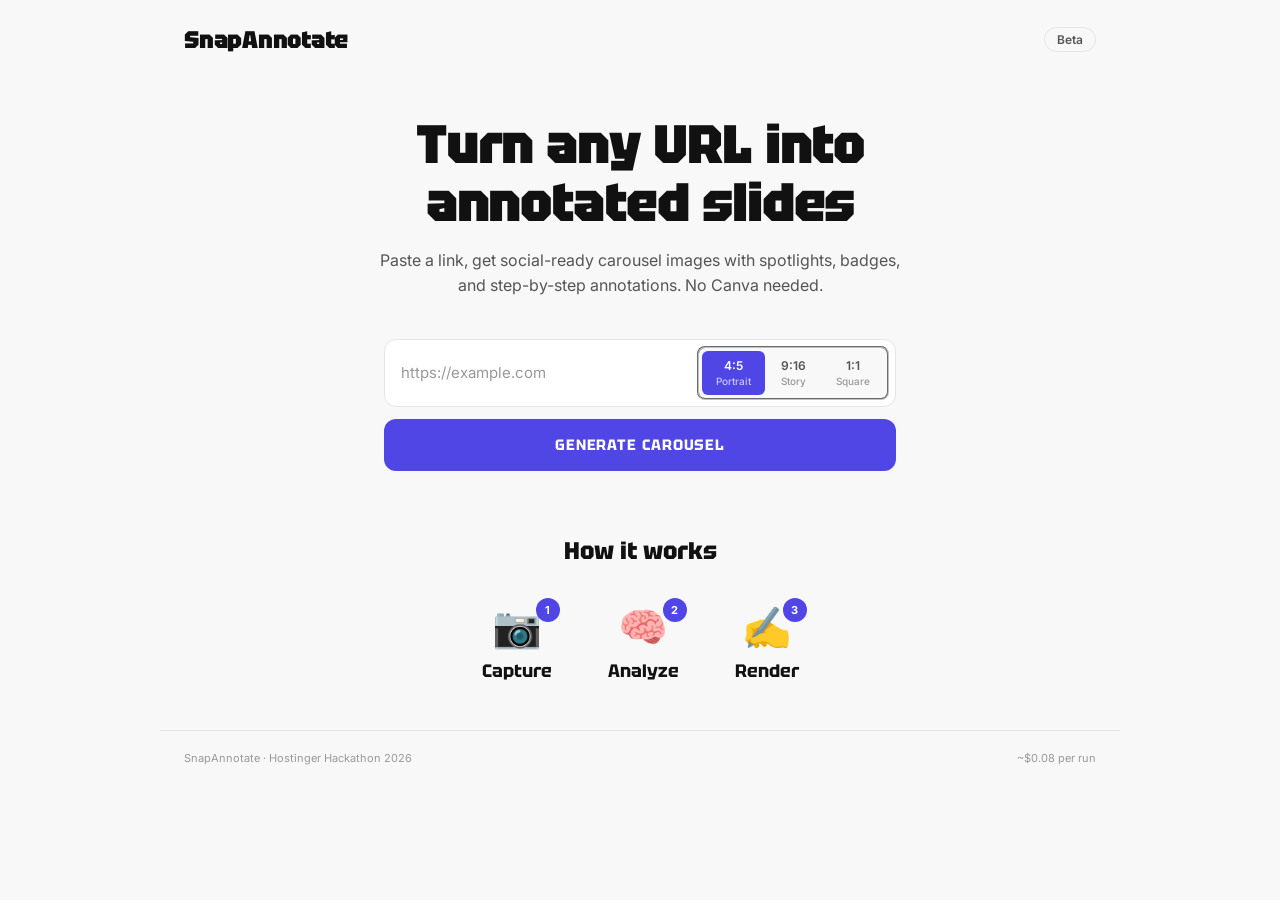
==== index.html @ 8b2b149e "Initial commit: SnapAnnotate frontend" ====
<!DOCTYPE html>
<html lang="en">
<head>
<meta charset="UTF-8">
<meta name="viewport" content="width=device-width, initial-scale=1.0">
<title>SnapAnnotate — Turn Any URL into Annotated Slides</title>
<meta name="description" content="Paste a link, get social-ready carousel images with spotlights, badges, and step-by-step annotations. No Canva needed.">
<link rel="canonical" href="https://snapannotate.com">
<link rel="icon" href="data:image/svg+xml,<svg xmlns='http://www.w3.org/2000/svg' viewBox='0 0 32 32'><rect width='32' height='32' rx='6' fill='%234F46E5'/><text x='16' y='23' font-size='20' font-weight='800' fill='white' text-anchor='middle' font-family='sans-serif'>S</text></svg>">

<!-- Open Graph -->
<meta property="og:type" content="website">
<meta property="og:title" content="SnapAnnotate — URL to Annotated Slides">
<meta property="og:description" content="Paste a link, get social-ready carousel images with spotlights, badges, and step-by-step annotations.">
<meta property="og:url" content="https://snapannotate.com">

<!-- Twitter/X -->
<meta name="twitter:card" content="summary_large_image">
<meta name="twitter:title" content="SnapAnnotate — URL to Annotated Slides">
<meta name="twitter:description" content="Paste a link, get social-ready carousel images with spotlights, badges, and step-by-step annotations.">

<link href="https://fonts.googleapis.com/css2?family=Tektur:wght@400;500;600;700;800;900&family=Inter:wght@400;500;600;700&display=swap" rel="stylesheet">
<style>
*{margin:0;padding:0;box-sizing:border-box}

:root{
  --bg:#F8F8F8;
  --white:#FFFFFF;
  --text:#111;
  --text-sub:#555;
  --text-muted:#999;
  --border:#E5E5E5;
  --primary:#4F46E5;
  --primary-hover:#4338CA;
  --primary-light:rgba(79,70,229,.06);
  --success:#22C55E;
  --error:#DC2626;
  --error-bg:#FEF2F2;
  --error-border:#FECACA;
  --radius:12px;
  --radius-sm:8px;
}

/* Accessibility: reduced motion */
@media(prefers-reduced-motion:reduce){
  *,*::before,*::after{
    animation-duration:0.01ms !important;
    transition-duration:0.01ms !important;
    scroll-behavior:auto !important;
  }
}

body{
  background:var(--bg);
  color:var(--text);
  font-family:'Inter',sans-serif;
  min-height:100dvh;
  -webkit-font-smoothing:antialiased;
  scrollbar-gutter:stable;
}

/* Skip to content */
.skip-link{
  position:absolute;
  top:-100%;
  left:16px;
  background:var(--primary);
  color:#fff;
  padding:8px 16px;
  border-radius:0 0 var(--radius-sm) var(--radius-sm);
  font-size:0.875rem;
  font-weight:600;
  z-index:100;
  text-decoration:none;
  transition:top 0.2s;
}
.skip-link:focus{top:0}

/* Focus styles */
:focus-visible{
  outline:2px solid var(--primary);
  outline-offset:2px;
}

/* Header */
.header{
  display:flex;
  align-items:center;
  justify-content:space-between;
  max-width:960px;
  margin:0 auto;
  padding:clamp(16px,3vw,24px) 24px 0;
}
.logo{
  font-family:'Tektur',sans-serif;
  font-size:clamp(1.25rem,2vw,1.5rem);
  font-weight:900;
  color:var(--text);
  text-decoration:none;
  letter-spacing:-.01em;
}
.beta-badge{
  font-size:0.75rem;
  font-weight:600;
  color:var(--text-sub);
  border:1.5px solid var(--border);
  padding:4px 12px;
  border-radius:99px;
}

/* Hero */
.hero{
  text-align:center;
  max-width:720px;
  margin:clamp(32px,6vw,60px) auto 0;
  padding:0 24px;
}
.hero h1{
  font-family:'Tektur',sans-serif;
  font-size:clamp(2rem,5vw + 0.5rem,3.375rem);
  font-weight:900;
  letter-spacing:-.02em;
  line-height:1.08;
  margin-bottom:16px;
  text-wrap:balance;
}
.hero p{
  font-size:clamp(0.938rem,1.5vw,1rem);
  color:var(--text-sub);
  line-height:1.6;
  max-width:520px;
  margin:0 auto;
}

/* Input area */
.input-area{
  max-width:560px;
  margin:clamp(24px,4vw,40px) auto 0;
  padding:0 24px;
}
.input-row{
  display:flex;
  gap:0;
  align-items:center;
  background:var(--white);
  border:1.5px solid var(--border);
  border-radius:var(--radius);
  padding:6px 6px 6px 16px;
  transition:border-color .2s;
}
.input-row:focus-within{border-color:var(--primary)}

.url-input{
  flex:1;
  border:none;
  background:transparent;
  font-family:'Inter',sans-serif;
  font-size:0.938rem;
  color:var(--text);
  outline:none;
  padding:10px 0;
  min-width:0;
}
.url-input::placeholder{color:var(--text-muted)}

/* Format toggle */
.format-toggle{
  display:flex;
  background:var(--bg);
  border-radius:var(--radius-sm);
  padding:3px;
  gap:2px;
  flex-shrink:0;
}
.format-btn{
  padding:8px 14px;
  border:none;
  background:transparent;
  font-family:'Inter',sans-serif;
  font-size:0.75rem;
  font-weight:600;
  color:var(--text-sub);
  cursor:pointer;
  border-radius:6px;
  transition:all .15s;
  line-height:1.2;
  text-align:center;
  min-height:44px;
  display:flex;
  flex-direction:column;
  align-items:center;
  justify-content:center;
}
.format-btn span{
  display:block;
  font-size:0.625rem;
  font-weight:500;
  color:var(--text-muted);
  margin-top:1px;
}
.format-btn.active{background:var(--primary);color:#fff}
.format-btn.active span{color:rgba(255,255,255,.7)}
@media(hover:hover){
  .format-btn:hover:not(.active){background:var(--white)}
}

/* Generate button */
.generate-btn{
  display:block;
  width:100%;
  margin-top:12px;
  padding:16px;
  background:var(--primary);
  border:none;
  border-radius:var(--radius);
  color:#fff;
  font-family:'Tektur',sans-serif;
  font-size:0.938rem;
  font-weight:700;
  cursor:pointer;
  text-transform:uppercase;
  letter-spacing:.06em;
  transition:background .15s;
  min-height:48px;
}
@media(hover:hover){
  .generate-btn:hover{background:var(--primary-hover)}
}
.generate-btn:active{transform:scale(0.97)}
.generate-btn:disabled{opacity:.85;cursor:not-allowed}
.generate-btn.loading{
  background:linear-gradient(90deg,var(--primary) 0%,var(--primary-hover) 50%,var(--primary) 100%);
  background-size:200% 100%;
  animation:shimmer 1.5s ease-in-out infinite;
}
@keyframes shimmer{0%{background-position:200% 0}100%{background-position:-200% 0}}
.generate-btn .spinner{
  display:inline-block;
  width:16px;height:16px;
  border:2px solid rgba(255,255,255,.3);
  border-top-color:#fff;
  border-radius:50%;
  animation:spin .6s linear infinite;
  vertical-align:middle;
  margin-right:8px;
}
@keyframes spin{to{transform:rotate(360deg)}}

/* Progress */
.progress-area{
  display:none;
  max-width:560px;
  margin:16px auto 0;
  padding:0 24px;
}
.progress-area.show{
  display:flex;
  align-items:center;
  justify-content:center;
  gap:12px;
}
.progress-step{
  display:flex;
  align-items:center;
  gap:5px;
  font-size:0.75rem;
  color:var(--text-muted);
}
.progress-step.active{color:var(--primary);font-weight:600}
.progress-step.done{color:var(--success)}
.progress-dot{
  width:6px;height:6px;
  border-radius:50%;
  background:var(--border);
}
.progress-step.active .progress-dot{background:var(--primary);animation:pulse 1s infinite}
.progress-step.done .progress-dot{background:var(--success)}
@keyframes pulse{0%,100%{opacity:1}50%{opacity:.3}}
.progress-sep{color:var(--border);font-size:0.625rem}

/* Error */
.error-msg{
  display:none;
  max-width:560px;
  margin:12px auto 0;
  padding:10px 16px;
  background:var(--error-bg);
  border:1px solid var(--error-border);
  border-radius:var(--radius-sm);
  color:var(--error);
  font-size:0.813rem;
}
.error-msg[role="alert"]{display:none}
.error-msg.show{display:block}

/* Results */
.results{
  display:none;
  max-width:960px;
  margin:clamp(24px,4vw,40px) auto 0;
  padding:0 24px;
}
.results.show{display:block}
.results-header{
  display:flex;
  align-items:center;
  justify-content:space-between;
  margin-bottom:16px;
}
.results-title{
  font-family:'Tektur',sans-serif;
  font-size:clamp(1.25rem,2vw,1.375rem);
  font-weight:800;
}
.results-meta{font-size:0.75rem;color:var(--text-muted)}

/* Carousel */
.carousel-wrap{
  position:relative;
  background:var(--white);
  border:1px solid var(--border);
  border-radius:16px;
  padding:24px 48px 16px;
  overflow:hidden;
}
.gallery{
  display:flex;
  gap:12px;
  overflow-x:auto;
  padding:8px 0 12px;
  scroll-snap-type:x mandatory;
  -webkit-overflow-scrolling:touch;
  scroll-behavior:smooth;
}
.gallery::-webkit-scrollbar{height:0}

.slide-card{
  flex-shrink:0;
  width:260px;
  border-radius:var(--radius);
  overflow:hidden;
  scroll-snap-align:center;
  transition:transform .3s ease,opacity .3s ease,border-color .3s ease,box-shadow .3s ease;
  cursor:pointer;
  border:1.5px solid var(--border);
  opacity:.7;
  transform:scale(.94);
}
@media(hover:hover){
  .slide-card:hover{
    opacity:1;
    transform:scale(1.06);
    border-color:var(--primary);
    box-shadow:0 8px 28px rgba(79,70,229,.2);
    z-index:2;
    width:300px;
  }
}
.slide-card.active{
  opacity:1;
  transform:scale(1.06);
  border-color:var(--primary);
  box-shadow:0 8px 28px rgba(79,70,229,.2);
  z-index:2;
  width:300px;
}
.slide-img{
  width:100%;
  aspect-ratio:4/5;
  background:var(--bg);
  overflow:hidden;
}
.slide-img img{
  width:100%;
  height:100%;
  object-fit:cover;
  display:block;
}
.slide-info{padding:8px 10px;background:var(--white)}
.slide-label{
  font-size:0.688rem;
  font-weight:600;
  color:var(--text);
  white-space:nowrap;
  overflow:hidden;
  text-overflow:ellipsis;
}
.slide-meta{
  display:flex;
  justify-content:space-between;
  align-items:center;
  margin-top:3px;
}
.slide-num{font-size:0.625rem;color:var(--text-muted)}
.slide-dl-btn{
  font-size:0.625rem;
  font-weight:600;
  color:var(--primary);
  padding:4px 10px;
  border:1px solid var(--primary);
  border-radius:4px;
  transition:all .15s;
  background:none;
  cursor:pointer;
  font-family:'Inter',sans-serif;
  min-height:28px;
}
@media(hover:hover){
  .slide-dl-btn:hover{background:var(--primary);color:#fff}
}

/* Carousel arrows */
.carousel-arrow{
  position:absolute;
  top:50%;
  transform:translateY(-60%);
  width:36px;height:36px;
  border-radius:50%;
  background:var(--white);
  border:1.5px solid var(--border);
  color:var(--text-sub);
  font-size:1.25rem;
  cursor:pointer;
  z-index:3;
  display:flex;
  align-items:center;
  justify-content:center;
  box-shadow:0 2px 8px rgba(0,0,0,.06);
  transition:all .15s;
  min-width:44px;
  min-height:44px;
}
@media(hover:hover){
  .carousel-arrow:hover{
    border-color:var(--primary);
    color:var(--primary);
    box-shadow:0 2px 12px rgba(79,70,229,.15);
  }
}
.carousel-arrow-left{left:8px}
.carousel-arrow-right{right:8px}

/* Dots */
.carousel-dots{
  display:flex;
  justify-content:center;
  gap:6px;
  padding-top:8px;
}
.carousel-dot{
  width:8px;height:8px;
  border-radius:50%;
  background:var(--border);
  border:none;
  cursor:pointer;
  transition:all .2s;
  padding:0;
  min-width:8px;
  min-height:8px;
}
.carousel-dot.active{background:var(--primary);transform:scale(1.2)}

/* Detail panel */
.slide-detail{
  display:none;
  margin-top:16px;
  padding:16px 20px;
  background:var(--white);
  border:1px solid var(--border);
  border-radius:var(--radius);
}
.slide-detail.show{display:block}
.slide-detail-title{
  font-family:'Tektur',sans-serif;
  font-size:0.938rem;
  font-weight:700;
  margin-bottom:4px;
}
.slide-detail-desc{
  font-size:0.813rem;
  color:var(--text-sub);
  line-height:1.5;
}

/* Action buttons */
.actions-row{display:flex;gap:10px;margin-top:16px}
.action-btn{
  flex:1;
  padding:11px;
  background:var(--white);
  border:1.5px solid var(--border);
  border-radius:var(--radius-sm);
  color:var(--text);
  font-family:'Inter',sans-serif;
  font-size:0.813rem;
  font-weight:600;
  cursor:pointer;
  transition:all .15s;
  min-height:44px;
}
@media(hover:hover){
  .action-btn:hover{
    border-color:var(--primary);
    color:var(--primary);
    background:var(--primary-light);
  }
}
.action-btn:active{transform:scale(0.97)}

/* Lightbox */
.lightbox{
  display:none;
  position:fixed;
  inset:0;
  background:rgba(0,0,0,.88);
  z-index:100;
  align-items:center;
  justify-content:center;
  cursor:pointer;
}
.lightbox.show{display:flex}
.lightbox img{
  max-width:90vw;
  max-height:90vh;
  border-radius:12px;
  box-shadow:0 8px 40px rgba(0,0,0,.5);
}
.lightbox-close{
  position:fixed;
  top:20px;right:24px;
  color:#fff;
  font-size:1.75rem;
  cursor:pointer;
  z-index:101;
  opacity:.7;
  transition:opacity .2s;
  background:none;
  border:none;
  min-width:44px;
  min-height:44px;
  display:flex;
  align-items:center;
  justify-content:center;
}
.lightbox-close:hover{opacity:1}

/* How it works */
.how-section{
  max-width:640px;
  margin:clamp(40px,6vw,64px) auto 0;
  padding:0 24px;
  text-align:center;
}
.how-title{
  font-family:'Tektur',sans-serif;
  font-size:clamp(1.25rem,2.5vw,1.5rem);
  font-weight:800;
  margin-bottom:clamp(24px,4vw,36px);
}
.steps-row{
  display:flex;
  justify-content:center;
  gap:clamp(28px,5vw,56px);
}
.step-item{text-align:center;position:relative}
.step-num{
  width:24px;height:24px;
  border-radius:50%;
  background:var(--primary);
  color:#fff;
  font-size:0.688rem;
  font-weight:700;
  display:flex;
  align-items:center;
  justify-content:center;
  position:absolute;
  top:-4px;right:-8px;
}
.step-icon{font-size:2.5rem;margin-bottom:8px;display:block}
.step-label{
  font-family:'Tektur',sans-serif;
  font-size:clamp(1rem,1.5vw,1.125rem);
  font-weight:700;
}

/* Footer */
footer{
  max-width:960px;
  margin:clamp(32px,5vw,48px) auto 0;
  padding:20px 24px;
  border-top:1px solid var(--border);
  display:flex;
  justify-content:space-between;
  align-items:center;
  font-size:0.688rem;
  color:var(--text-muted);
}

/* Responsive */
@media(max-width:640px){
  .input-row{flex-direction:column;padding:12px}
  .format-toggle{width:100%;justify-content:center}
  .steps-row{flex-wrap:wrap}
  .carousel-wrap{padding:24px 16px 16px}
  .carousel-arrow{display:none}
  .actions-row{flex-direction:column}
  footer{flex-direction:column;gap:8px;text-align:center}
}
</style>
</head>
<body>

<a href="#main" class="skip-link">Skip to content</a>

<header class="header">
  <a href="#" class="logo">SnapAnnotate</a>
  <span class="beta-badge" aria-label="Beta version">Beta</span>
</header>

<main id="main">
  <section class="hero">
    <h1>Turn any URL into annotated slides</h1>
    <p>Paste a link, get social-ready carousel images with spotlights, badges, and step-by-step annotations. No Canva needed.</p>
  </section>

  <div class="input-area">
    <div class="input-row">
      <label for="urlInput" class="sr-only">Website URL</label>
      <input type="url" id="urlInput" class="url-input" placeholder="https://example.com" aria-describedby="errorMsg">
      <fieldset class="format-toggle" id="formatToggle" aria-label="Slide format">
        <legend class="sr-only">Choose slide format</legend>
        <button type="button" class="format-btn active" data-value="4:5" aria-pressed="true">4:5<span>Portrait</span></button>
        <button type="button" class="format-btn" data-value="9:16" aria-pressed="false">9:16<span>Story</span></button>
        <button type="button" class="format-btn" data-value="3:4" aria-pressed="false">1:1<span>Square</span></button>
      </fieldset>
    </div>
    <button id="generateBtn" class="generate-btn" type="button">Generate Carousel</button>
  </div>

  <div id="progress" class="progress-area" aria-live="polite">
    <div class="progress-step" data-step="capture"><span class="progress-dot" aria-hidden="true"></span> Capture</div>
    <span class="progress-sep" aria-hidden="true">&#8250;</span>
    <div class="progress-step" data-step="analyze"><span class="progress-dot" aria-hidden="true"></span> Analyze</div>
    <span class="progress-sep" aria-hidden="true">&#8250;</span>
    <div class="progress-step" data-step="render"><span class="progress-dot" aria-hidden="true"></span> Render</div>
    <span class="progress-sep" aria-hidden="true">&#8250;</span>
    <div class="progress-step" data-step="done"><span class="progress-dot" aria-hidden="true"></span> Done</div>
  </div>

  <div id="errorMsg" class="error-msg" role="alert" aria-live="assertive"></div>

  <section id="results" class="results" aria-label="Generated carousel">
    <div class="results-header">
      <h2 class="results-title">Your Carousel</h2>
      <div id="resultsMeta" class="results-meta"></div>
    </div>
    <div class="carousel-wrap">
      <button class="carousel-arrow carousel-arrow-left" id="arrowLeft" aria-label="Previous slide">&#8249;</button>
      <div id="gallery" class="gallery" role="list"></div>
      <button class="carousel-arrow carousel-arrow-right" id="arrowRight" aria-label="Next slide">&#8250;</button>
      <div id="carouselDots" class="carousel-dots" role="tablist" aria-label="Slide navigation"></div>
    </div>
    <div id="slideDetail" class="slide-detail">
      <div id="slideDetailTitle" class="slide-detail-title"></div>
      <div id="slideDetailDesc" class="slide-detail-desc"></div>
    </div>
    <div class="actions-row">
      <button id="downloadAllBtn" class="action-btn" type="button">Download All (ZIP)</button>
      <button id="copyUrlsBtn" class="action-btn" type="button">Copy URLs</button>
    </div>
  </section>

  <section class="how-section" aria-label="How it works">
    <h2 class="how-title">How it works</h2>
    <div class="steps-row">
      <div class="step-item"><span class="step-num" aria-hidden="true">1</span><span class="step-icon" aria-hidden="true">&#128247;</span><div class="step-label">Capture</div></div>
      <div class="step-item"><span class="step-num" aria-hidden="true">2</span><span class="step-icon" aria-hidden="true">&#129504;</span><div class="step-label">Analyze</div></div>
      <div class="step-item"><span class="step-num" aria-hidden="true">3</span><span class="step-icon" aria-hidden="true">&#9997;&#65039;</span><div class="step-label">Render</div></div>
    </div>
  </section>
</main>

<footer>
  <span>SnapAnnotate &middot; Hostinger Hackathon 2026</span>
  <span>~$0.08 per run</span>
</footer>

<div id="lightbox" class="lightbox" role="dialog" aria-modal="true" aria-label="Slide preview">
  <button class="lightbox-close" aria-label="Close preview">&times;</button>
  <img id="lightboxImg" src="" alt="Full size slide preview">
</div>

<!-- Visually hidden utility -->
<style>.sr-only{position:absolute;width:1px;height:1px;padding:0;margin:-1px;overflow:hidden;clip:rect(0,0,0,0);white-space:nowrap;border:0}</style>

<script src="app.js" defer></script>
</body>
</html>
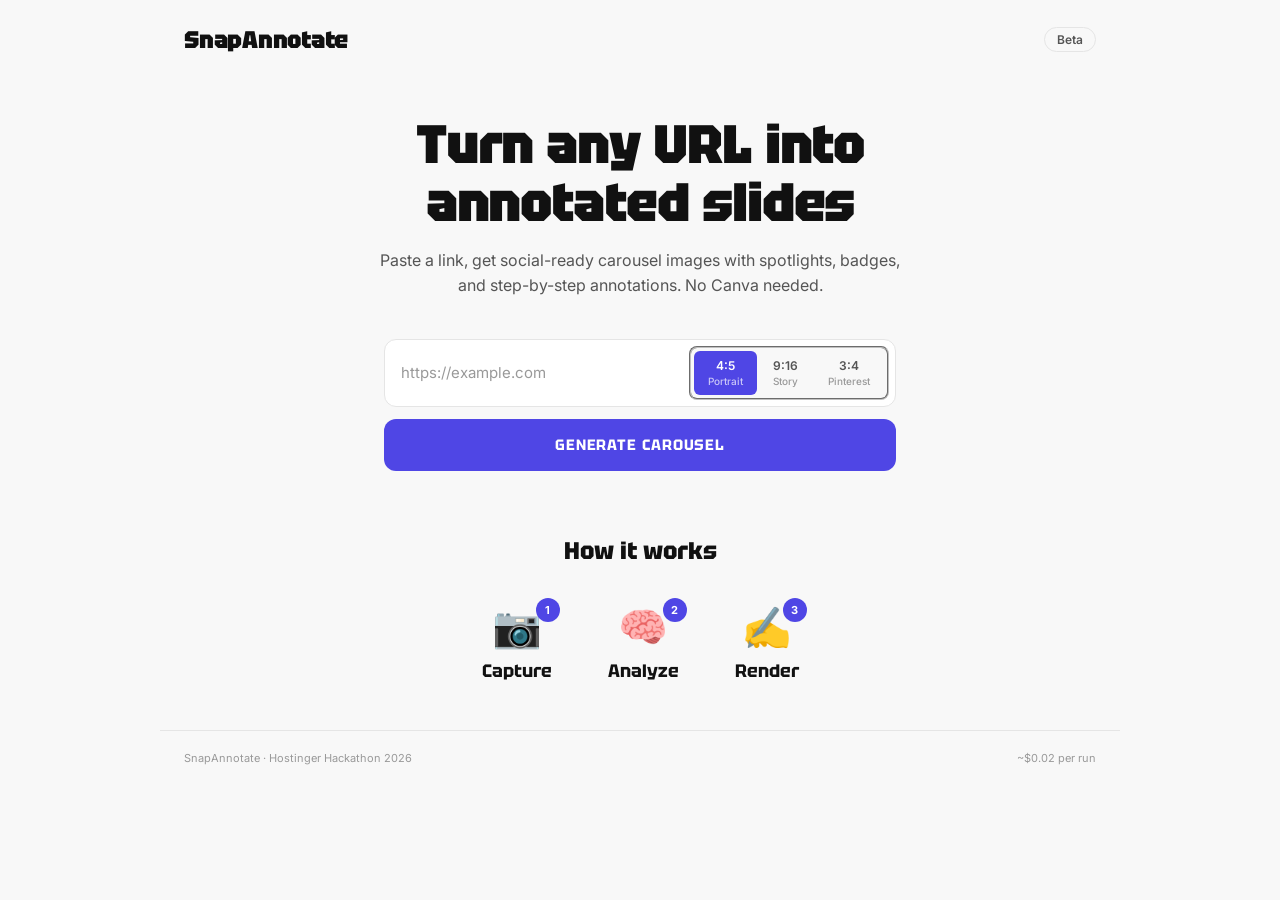
==== commit 379e422c: "Polish frontend: fix labels, add run stats, smooth animations - Fix 3:4 label (was "1:1 Square", now" ====
--- a/index.html
+++ b/index.html
@@ -148,7 +148,7 @@
   padding:6px 6px 6px 16px;
   transition:border-color .2s;
 }
-.input-row:focus-within{border-color:var(--primary)}
+.input-row:focus-within{border-color:var(--primary);box-shadow:0 0 0 1px var(--primary),0 0 20px rgba(79,70,229,.1),0 0 40px rgba(79,70,229,.04)}
 
 .url-input{
   flex:1;
@@ -507,6 +507,26 @@
 }
 .action-btn:active{transform:scale(0.97)}
 
+/* Staggered card reveal */
+@keyframes slideUp{
+  from{opacity:0;transform:translateY(24px) scale(.94)}
+  to{opacity:.7;transform:translateY(0) scale(.94)}
+}
+.slide-card.reveal{animation:slideUp .4s ease-out forwards}
+
+/* Run stats */
+.run-stats{
+  display:none;
+  justify-content:center;
+  gap:16px;
+  margin-top:12px;
+  font-size:0.75rem;
+  color:var(--text-muted);
+}
+.run-stats.show{display:flex}
+.run-stats span{display:flex;align-items:center;gap:4px}
+.run-stats .stat-value{font-weight:600;color:var(--text)}
+
 /* Lightbox */
 .lightbox{
   display:none;
@@ -517,8 +537,11 @@
   align-items:center;
   justify-content:center;
   cursor:pointer;
-}
-.lightbox.show{display:flex}
+  opacity:0;
+  transition:opacity .3s ease;
+}
+.lightbox.show{display:flex;opacity:1}
+.lightbox.fade-in{opacity:1}
 .lightbox img{
   max-width:90vw;
   max-height:90vh;
@@ -631,7 +654,7 @@
         <legend class="sr-only">Choose slide format</legend>
         <button type="button" class="format-btn active" data-value="4:5" aria-pressed="true">4:5<span>Portrait</span></button>
         <button type="button" class="format-btn" data-value="9:16" aria-pressed="false">9:16<span>Story</span></button>
-        <button type="button" class="format-btn" data-value="3:4" aria-pressed="false">1:1<span>Square</span></button>
+        <button type="button" class="format-btn" data-value="3:4" aria-pressed="false">3:4<span>Pinterest</span></button>
       </fieldset>
     </div>
     <button id="generateBtn" class="generate-btn" type="button">Generate Carousel</button>
@@ -664,6 +687,11 @@
       <div id="slideDetailTitle" class="slide-detail-title"></div>
       <div id="slideDetailDesc" class="slide-detail-desc"></div>
     </div>
+    <div id="runStats" class="run-stats">
+      <span><span class="stat-value" id="statSlides">0</span> slides</span>
+      <span><span class="stat-value" id="statTime">0</span>s</span>
+      <span>~$<span class="stat-value" id="statCost">0.00</span> cost</span>
+    </div>
     <div class="actions-row">
       <button id="downloadAllBtn" class="action-btn" type="button">Download All (ZIP)</button>
       <button id="copyUrlsBtn" class="action-btn" type="button">Copy URLs</button>
@@ -682,7 +710,7 @@
 
 <footer>
   <span>SnapAnnotate &middot; Hostinger Hackathon 2026</span>
-  <span>~$0.08 per run</span>
+  <span>~$0.02 per run</span>
 </footer>
 
 <div id="lightbox" class="lightbox" role="dialog" aria-modal="true" aria-label="Slide preview">
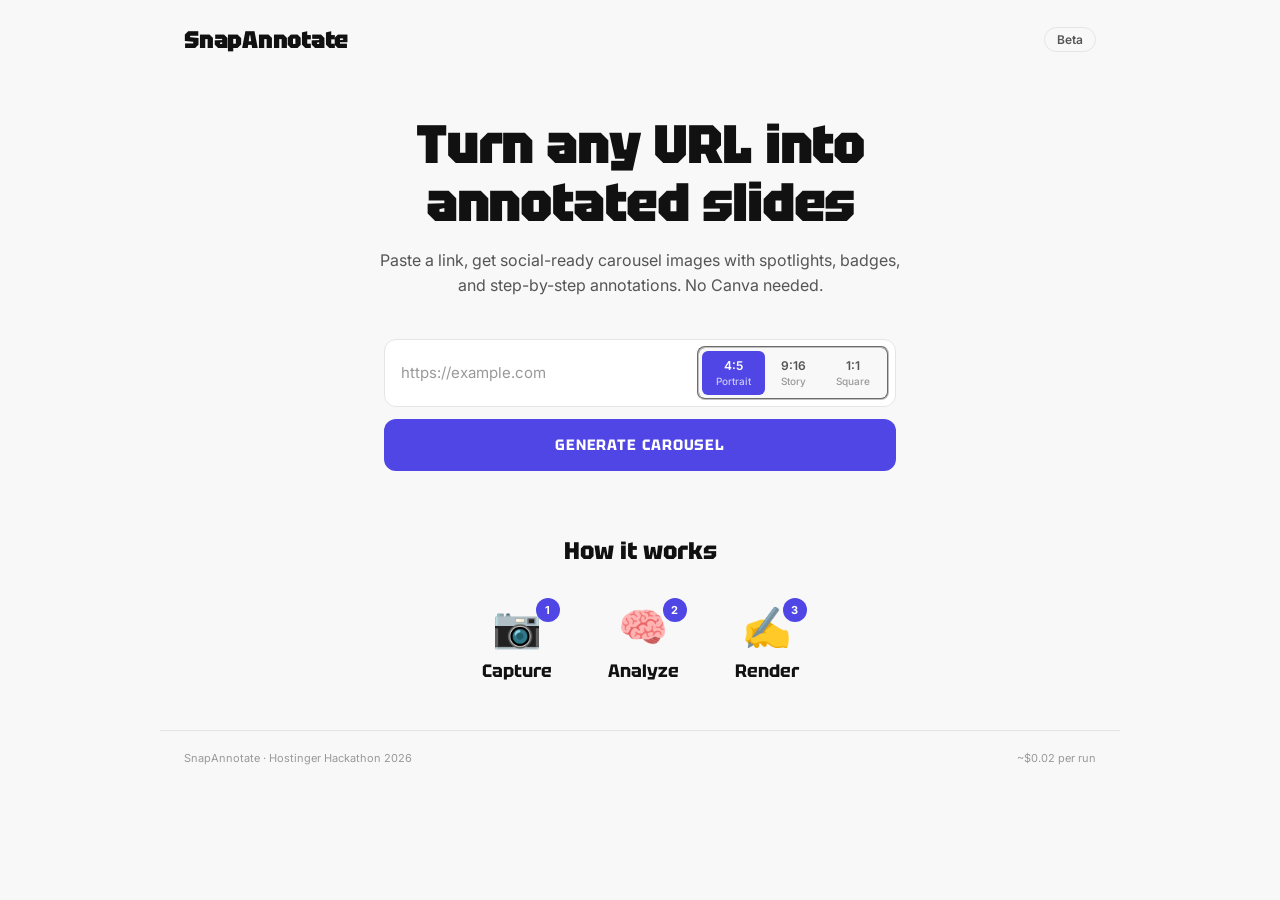
==== commit 981ba580: "Update format button: replace 3:4 Pinterest with 1:1 Square Co-Authored-By: Claude Opus 4.6 (1M cont" ====
--- a/index.html
+++ b/index.html
@@ -654,7 +654,7 @@
         <legend class="sr-only">Choose slide format</legend>
         <button type="button" class="format-btn active" data-value="4:5" aria-pressed="true">4:5<span>Portrait</span></button>
         <button type="button" class="format-btn" data-value="9:16" aria-pressed="false">9:16<span>Story</span></button>
-        <button type="button" class="format-btn" data-value="3:4" aria-pressed="false">3:4<span>Pinterest</span></button>
+        <button type="button" class="format-btn" data-value="1:1" aria-pressed="false">1:1<span>Square</span></button>
       </fieldset>
     </div>
     <button id="generateBtn" class="generate-btn" type="button">Generate Carousel</button>
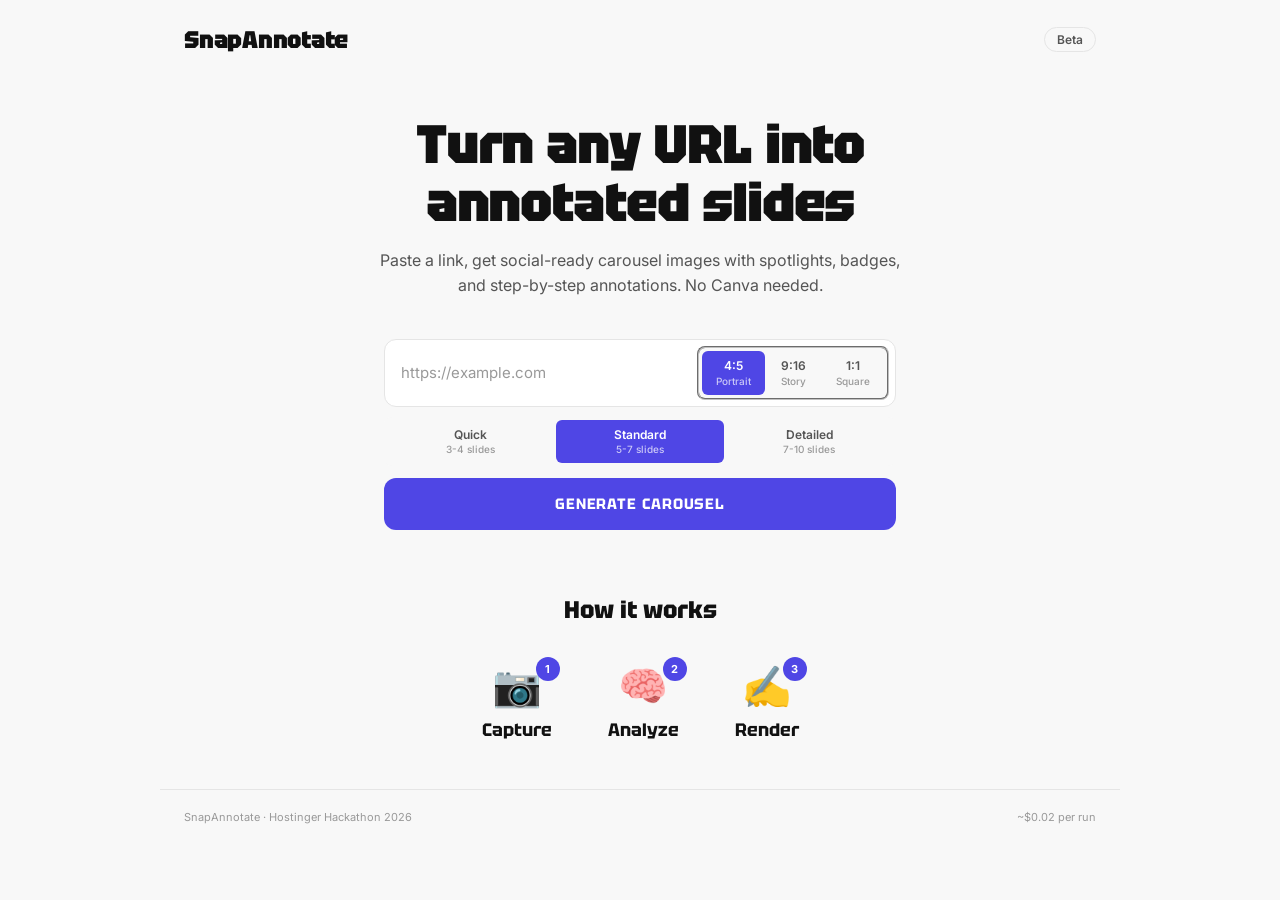
==== commit 6d15732b: "Add slide depth presets (Quick/Standard/Detailed) Co-Authored-By: Claude Opus 4.6 (1M context) <nore" ====
--- a/index.html
+++ b/index.html
@@ -204,6 +204,50 @@
   .format-btn:hover:not(.active){background:var(--white)}
 }
 
+/* Depth toggle */
+.depth-toggle{
+  display:flex;
+  justify-content:center;
+  gap:2px;
+  margin-top:10px;
+  background:var(--bg);
+  border-radius:var(--radius-sm);
+  padding:3px;
+  border:none;
+}
+.depth-btn{
+  flex:1;
+  padding:8px 12px;
+  border:none;
+  background:transparent;
+  font-family:'Inter',sans-serif;
+  font-size:0.75rem;
+  font-weight:600;
+  color:var(--text-sub);
+  cursor:pointer;
+  border-radius:6px;
+  transition:all .15s;
+  line-height:1.2;
+  text-align:center;
+  min-height:40px;
+  display:flex;
+  flex-direction:column;
+  align-items:center;
+  justify-content:center;
+}
+.depth-btn span{
+  display:block;
+  font-size:0.625rem;
+  font-weight:500;
+  color:var(--text-muted);
+  margin-top:1px;
+}
+.depth-btn.active{background:var(--primary);color:#fff}
+.depth-btn.active span{color:rgba(255,255,255,.7)}
+@media(hover:hover){
+  .depth-btn:hover:not(.active){background:var(--white)}
+}
+
 /* Generate button */
 .generate-btn{
   display:block;
@@ -236,15 +280,14 @@
 @keyframes shimmer{0%{background-position:200% 0}100%{background-position:-200% 0}}
 .generate-btn .spinner{
   display:inline-block;
-  width:16px;height:16px;
-  border:2px solid rgba(255,255,255,.3);
-  border-top-color:#fff;
+  width:8px;height:8px;
+  background:#fff;
   border-radius:50%;
-  animation:spin .6s linear infinite;
+  animation:blink 1s ease-in-out infinite;
   vertical-align:middle;
-  margin-right:8px;
-}
-@keyframes spin{to{transform:rotate(360deg)}}
+  margin-right:10px;
+}
+@keyframes blink{0%,100%{opacity:1;transform:scale(1)}50%{opacity:.3;transform:scale(.6)}}
 
 /* Progress */
 .progress-area{
@@ -566,6 +609,39 @@
   justify-content:center;
 }
 .lightbox-close:hover{opacity:1}
+.lightbox-arrow{
+  position:fixed;
+  top:50%;
+  transform:translateY(-50%);
+  width:48px;height:48px;
+  border-radius:50%;
+  background:rgba(255,255,255,.15);
+  border:1.5px solid rgba(255,255,255,.3);
+  color:#fff;
+  font-size:1.5rem;
+  cursor:pointer;
+  z-index:101;
+  display:flex;
+  align-items:center;
+  justify-content:center;
+  opacity:.7;
+  transition:all .2s;
+  min-width:48px;
+  min-height:48px;
+}
+.lightbox-arrow:hover{opacity:1;background:rgba(255,255,255,.25)}
+.lightbox-arrow-left{left:20px}
+.lightbox-arrow-right{right:20px}
+.lightbox-counter{
+  position:fixed;
+  bottom:24px;
+  left:50%;
+  transform:translateX(-50%);
+  color:rgba(255,255,255,.6);
+  font-size:0.875rem;
+  font-family:'Inter',sans-serif;
+  z-index:101;
+}
 
 /* How it works */
 .how-section{
@@ -657,6 +733,12 @@
         <button type="button" class="format-btn" data-value="1:1" aria-pressed="false">1:1<span>Square</span></button>
       </fieldset>
     </div>
+    <fieldset class="depth-toggle" id="depthToggle" aria-label="Slide count">
+      <legend class="sr-only">Choose slide count</legend>
+      <button type="button" class="depth-btn" data-value="quick" aria-pressed="false">Quick<span>3-4 slides</span></button>
+      <button type="button" class="depth-btn active" data-value="standard" aria-pressed="true">Standard<span>5-7 slides</span></button>
+      <button type="button" class="depth-btn" data-value="detailed" aria-pressed="false">Detailed<span>7-10 slides</span></button>
+    </fieldset>
     <button id="generateBtn" class="generate-btn" type="button">Generate Carousel</button>
   </div>
 
@@ -715,7 +797,10 @@
 
 <div id="lightbox" class="lightbox" role="dialog" aria-modal="true" aria-label="Slide preview">
   <button class="lightbox-close" aria-label="Close preview">&times;</button>
+  <button class="lightbox-arrow lightbox-arrow-left" id="lbArrowLeft" aria-label="Previous slide">&#8249;</button>
   <img id="lightboxImg" src="" alt="Full size slide preview">
+  <button class="lightbox-arrow lightbox-arrow-right" id="lbArrowRight" aria-label="Next slide">&#8250;</button>
+  <div class="lightbox-counter" id="lbCounter"></div>
 </div>
 
 <!-- Visually hidden utility -->
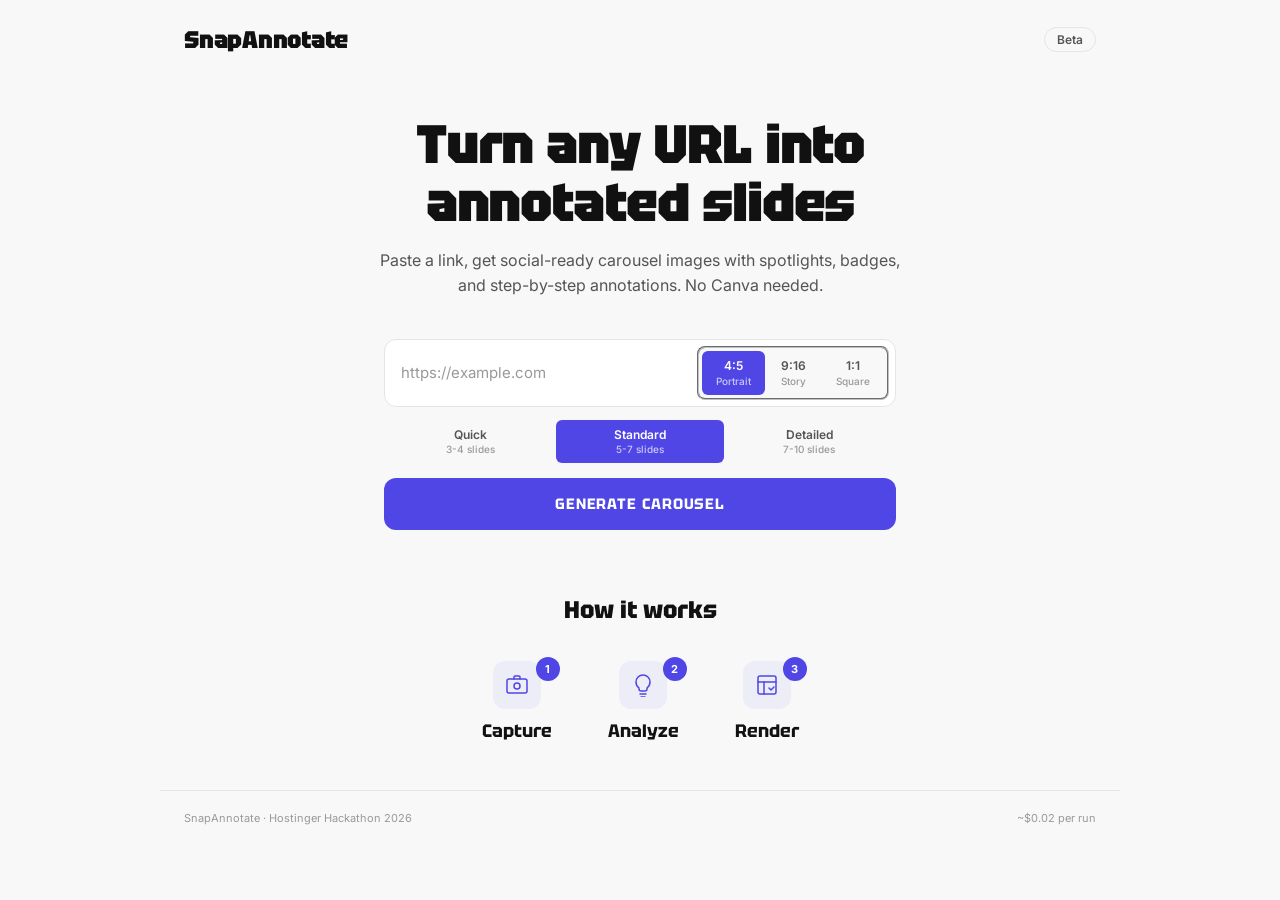
==== commit d2459353: "Update how-it-works icons to SVG Co-Authored-By: Claude Opus 4.6 (1M context) <noreply@anthropic.com" ====
--- a/index.html
+++ b/index.html
@@ -675,7 +675,16 @@
   position:absolute;
   top:-4px;right:-8px;
 }
-.step-icon{font-size:2.5rem;margin-bottom:8px;display:block}
+.step-icon{
+  width:48px;height:48px;
+  margin:0 auto 10px;
+  display:flex;
+  align-items:center;
+  justify-content:center;
+  background:var(--primary-light);
+  border-radius:12px;
+}
+.step-icon svg{width:24px;height:24px;stroke:var(--primary);stroke-width:1.5;fill:none;stroke-linecap:round;stroke-linejoin:round}
 .step-label{
   font-family:'Tektur',sans-serif;
   font-size:clamp(1rem,1.5vw,1.125rem);
@@ -783,9 +792,27 @@
   <section class="how-section" aria-label="How it works">
     <h2 class="how-title">How it works</h2>
     <div class="steps-row">
-      <div class="step-item"><span class="step-num" aria-hidden="true">1</span><span class="step-icon" aria-hidden="true">&#128247;</span><div class="step-label">Capture</div></div>
-      <div class="step-item"><span class="step-num" aria-hidden="true">2</span><span class="step-icon" aria-hidden="true">&#129504;</span><div class="step-label">Analyze</div></div>
-      <div class="step-item"><span class="step-num" aria-hidden="true">3</span><span class="step-icon" aria-hidden="true">&#9997;&#65039;</span><div class="step-label">Render</div></div>
+      <div class="step-item">
+        <span class="step-num" aria-hidden="true">1</span>
+        <div class="step-icon" aria-hidden="true">
+          <svg viewBox="0 0 24 24"><rect x="2" y="6" width="20" height="14" rx="2"/><circle cx="12" cy="13" r="3"/><path d="M9 6V4a1 1 0 0 1 1-1h4a1 1 0 0 1 1 1v2"/></svg>
+        </div>
+        <div class="step-label">Capture</div>
+      </div>
+      <div class="step-item">
+        <span class="step-num" aria-hidden="true">2</span>
+        <div class="step-icon" aria-hidden="true">
+          <svg viewBox="0 0 24 24"><path d="M12 2a7 7 0 0 1 7 7c0 2.5-1.3 4.7-3 6v1a2 2 0 0 1-2 2h-4a2 2 0 0 1-2-2v-1c-1.7-1.3-3-3.5-3-6a7 7 0 0 1 7-7z"/><line x1="9" y1="21" x2="15" y2="21"/><line x1="10" y1="24" x2="14" y2="24"/></svg>
+        </div>
+        <div class="step-label">Analyze</div>
+      </div>
+      <div class="step-item">
+        <span class="step-num" aria-hidden="true">3</span>
+        <div class="step-icon" aria-hidden="true">
+          <svg viewBox="0 0 24 24"><rect x="3" y="3" width="18" height="18" rx="2"/><line x1="3" y1="9" x2="21" y2="9"/><line x1="9" y1="9" x2="9" y2="21"/><path d="M14 15l2 2 3-3"/></svg>
+        </div>
+        <div class="step-label">Render</div>
+      </div>
     </div>
   </section>
 </main>
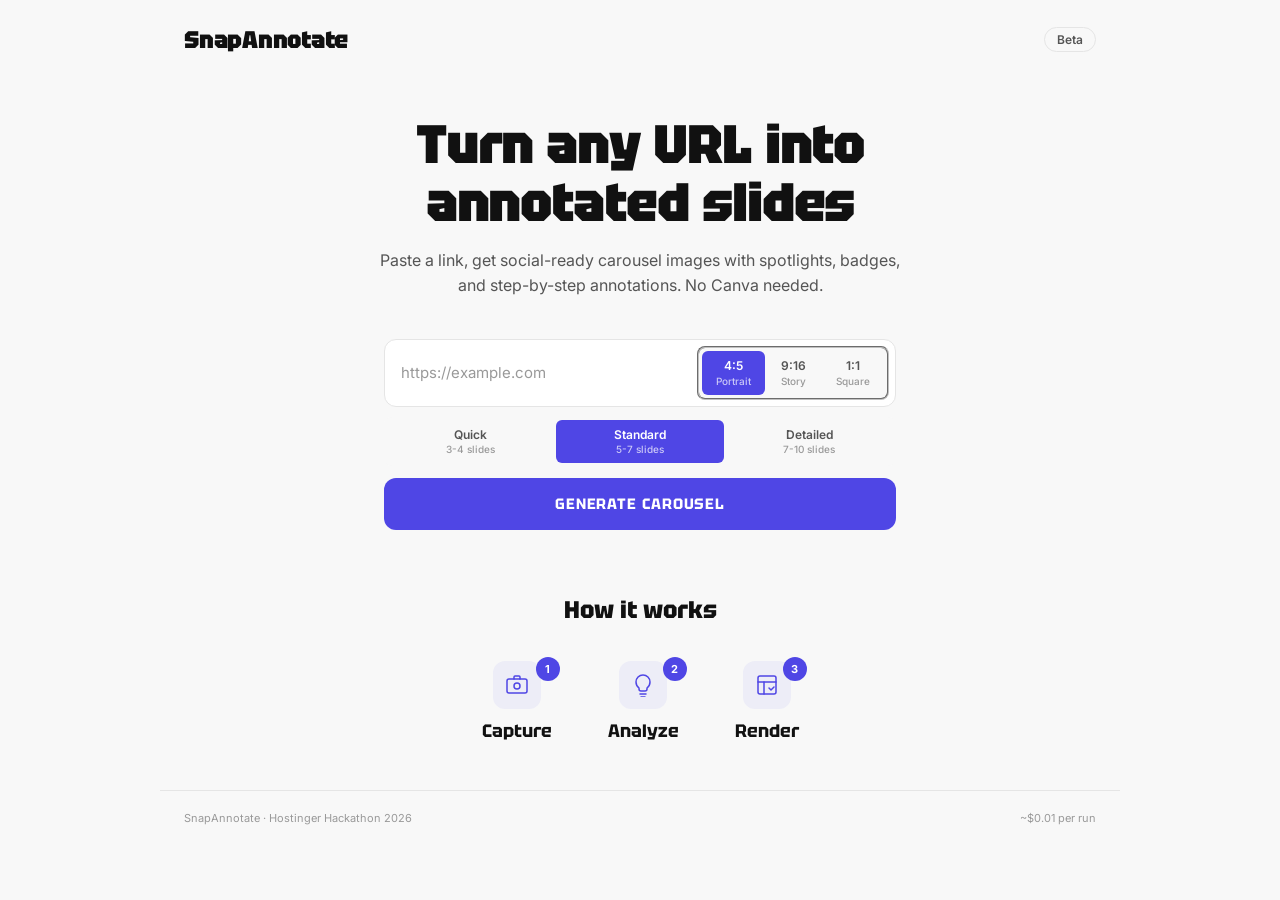
==== commit 993c31b0: "Add depth presets, lightbox nav, updated cost calc, SVG icons Co-Authored-By: Claude Opus 4.6 (1M co" ====
--- a/index.html
+++ b/index.html
@@ -819,7 +819,7 @@
 
 <footer>
   <span>SnapAnnotate &middot; Hostinger Hackathon 2026</span>
-  <span>~$0.02 per run</span>
+  <span>~$0.01 per run</span>
 </footer>
 
 <div id="lightbox" class="lightbox" role="dialog" aria-modal="true" aria-label="Slide preview">
